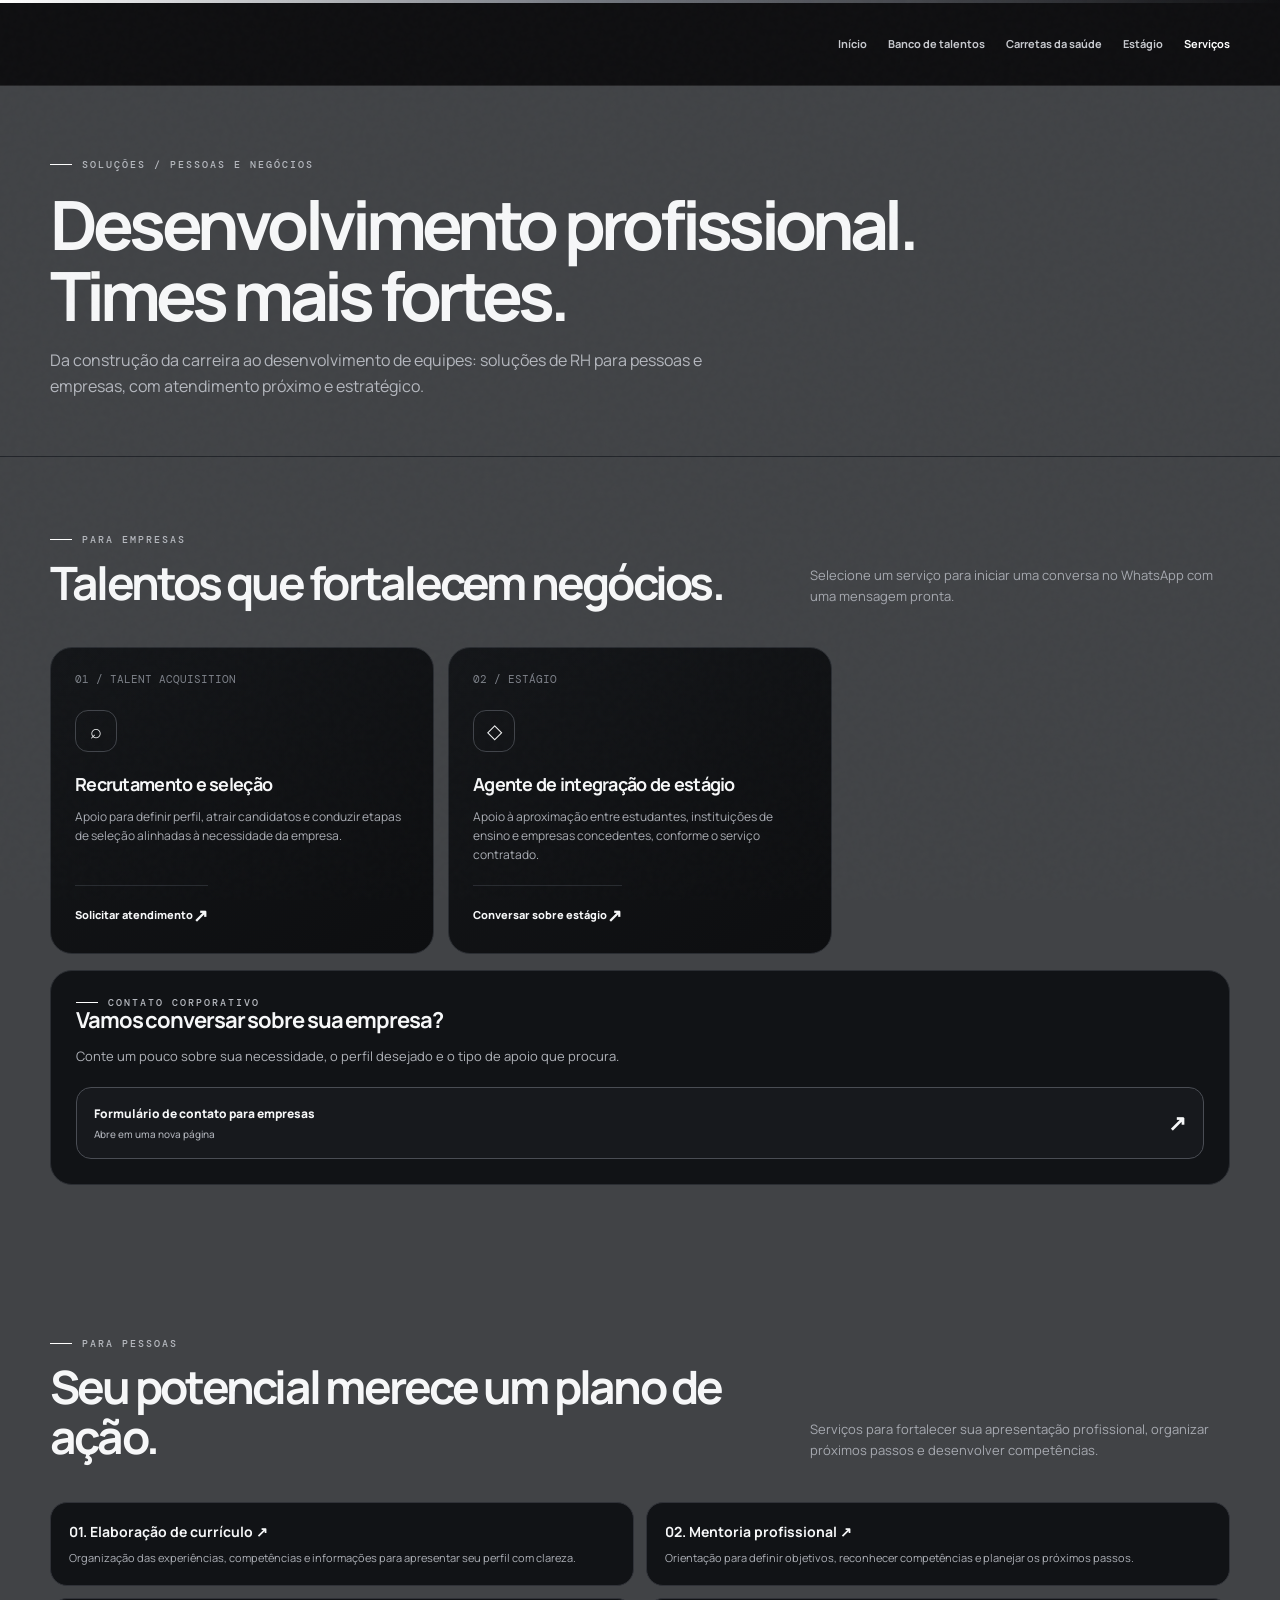
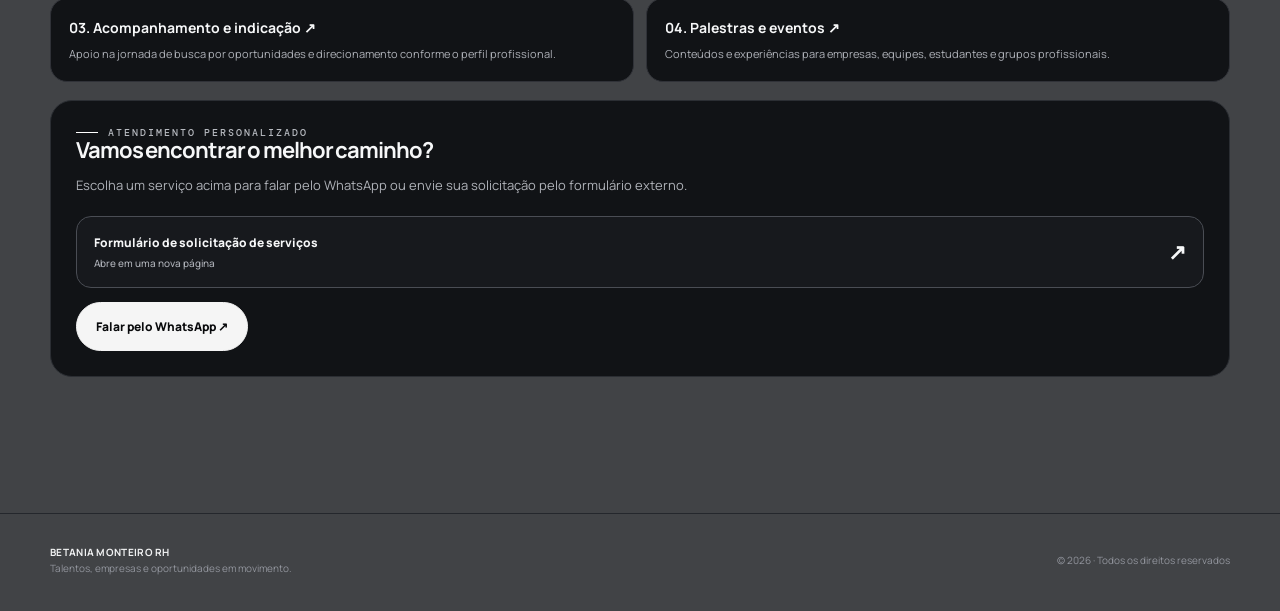
==== servicos.html @ 22d48e8a "Add files via upload" ====
<!DOCTYPE html><html lang="pt-BR"><head><meta charset="UTF-8"><meta name="viewport" content="width=device-width, initial-scale=1.0"><title>Serviços e soluções para empresas | Betania Monteiro RH</title><link rel="stylesheet" href="styles.css"></head><body data-page="servicos"><div class="noise"></div><header id="site-header"></header><main>
<section class="page-hero"><div class="container"><div class="eyebrow">Soluções / Pessoas e negócios</div><h1>Desenvolvimento profissional.<br>Times mais fortes.</h1><p>Da construção da carreira ao desenvolvimento de equipes: soluções de RH para pessoas e empresas, com atendimento próximo e estratégico.</p></div></section>
<section class="section"><div class="container"><div class="section-head"><div><div class="eyebrow">Para empresas</div><h2>Talentos que fortalecem negócios.</h2></div><p>Selecione um serviço para iniciar uma conversa no WhatsApp com uma mensagem pronta.</p></div><div class="cards">
<button class="service-card" data-whatsapp="Olá, Betania Monteiro RH! Tenho interesse no serviço de Recrutamento e Seleção para minha empresa." style="text-align:left;color:inherit"><span class="number">01 / TALENT ACQUISITION</span><div class="card-icon">⌕</div><h3>Recrutamento e seleção</h3><p>Apoio para definir perfil, atrair candidatos e conduzir etapas de seleção alinhadas à necessidade da empresa.</p><div class="card-link"><span>Solicitar atendimento</span><span>↗</span></div></button>
<button class="service-card" data-whatsapp="Olá, Betania Monteiro RH! Gostaria de saber mais sobre o serviço de Agente de Integração de Estágio." style="text-align:left;color:inherit"><span class="number">02 / ESTÁGIO</span><div class="card-icon">◇</div><h3>Agente de integração de estágio</h3><p>Apoio à aproximação entre estudantes, instituições de ensino e empresas concedentes, conforme o serviço contratado.</p><div class="card-link"><span>Conversar sobre estágio</span><span>↗</span></div></button>
</div><div class="panel" style="margin-top:16px"><div class="eyebrow">Contato corporativo</div><h2>Vamos conversar sobre sua empresa?</h2><p>Conte um pouco sobre sua necessidade, o perfil desejado e o tipo de apoio que procura.</p><a class="form-link" href="#" data-form="empresas"><span>Formulário de contato para empresas<small>Abre em uma nova página</small></span><span class="arrow">↗</span></a></div></div></section>
<section class="section"><div class="container"><div class="section-head"><div><div class="eyebrow">Para pessoas</div><h2>Seu potencial merece um plano de ação.</h2></div><p>Serviços para fortalecer sua apresentação profissional, organizar próximos passos e desenvolver competências.</p></div><div class="service-list">
<button class="service-line" data-whatsapp="Olá, Betania Monteiro RH! Tenho interesse no serviço de elaboração de currículo." style="text-align:left;color:inherit"><h3>01. Elaboração de currículo ↗</h3><p>Organização das experiências, competências e informações para apresentar seu perfil com clareza.</p></button>
<button class="service-line" data-whatsapp="Olá, Betania Monteiro RH! Tenho interesse em mentoria profissional." style="text-align:left;color:inherit"><h3>02. Mentoria profissional ↗</h3><p>Orientação para definir objetivos, reconhecer competências e planejar os próximos passos.</p></button>
<button class="service-line" data-whatsapp="Olá, Betania Monteiro RH! Gostaria de informações sobre acompanhamento e indicação profissional." style="text-align:left;color:inherit"><h3>03. Acompanhamento e indicação ↗</h3><p>Apoio na jornada de busca por oportunidades e direcionamento conforme o perfil profissional.</p></button>
<button class="service-line" data-whatsapp="Olá, Betania Monteiro RH! Gostaria de informações sobre palestras e eventos." style="text-align:left;color:inherit"><h3>04. Palestras e eventos ↗</h3><p>Conteúdos e experiências para empresas, equipes, estudantes e grupos profissionais.</p></button>
</div><div class="panel" style="margin-top:18px"><div class="eyebrow">Atendimento personalizado</div><h2>Vamos encontrar o melhor caminho?</h2><p>Escolha um serviço acima para falar pelo WhatsApp ou envie sua solicitação pelo formulário externo.</p><a class="form-link" href="#" data-form="servicos"><span>Formulário de solicitação de serviços<small>Abre em uma nova página</small></span><span class="arrow">↗</span></a><button class="btn" data-whatsapp="Olá, Betania Monteiro RH! Gostaria de conversar sobre os serviços profissionais." style="margin-top:14px">Falar pelo WhatsApp ↗</button></div></div></section>
</main><footer id="site-footer" class="footer"></footer><script src="config.js"></script><script src="app.js"></script></body></html>
---- styles.css ----
@import url('https://fonts.googleapis.com/css2?family=DM+Mono:wght@400;500&family=Manrope:wght@400;500;600;700;800&display=swap');

:root {
    --bg: #414346;
    --panel: #a4aebd;
    --panel2: #17191d;
    --white: #f6f7f8;
    --muted: #a6a9b0;
    --line: #2a2d32;
    --silver: #d7d9dd;
    --radius: 22px;
    --max: 1180px
}

* {
    box-sizing: border-box
}

html {
    scroll-behavior: smooth
}

body {
    margin: 0;
    background: var(--bg);
    color: var(--white);
    font-family: Manrope, Arial, sans-serif;
    line-height: 1.6
}

a {
    color: inherit;
    text-decoration: none
}

button {
    font: inherit;
    cursor: pointer
}

.noise {
    position: fixed;
    inset: 0;
    pointer-events: none;
    opacity: .035;
    z-index: 10;
    background-image: url("data:image/svg+xml,%3Csvg viewBox='0 0 180 180' xmlns='http://www.w3.org/2000/svg'%3E%3Cfilter id='n'%3E%3CfeTurbulence type='fractalNoise' baseFrequency='.8' numOctaves='3' stitchTiles='stitch'/%3E%3C/filter%3E%3Crect width='100%25' height='100%25' filter='url(%23n)' opacity='.5'/%3E%3C/svg%3E")
}

.container {
    width: min(var(--max), calc(100% - 40px));
    margin: auto
}

.topline {
    height: 3px;
    background: linear-gradient(90deg, #fff, #777b83 45%, transparent)
}

header {
    position: sticky;
    top: 0;
    z-index: 9;
    background: rgba(8, 9, 11, .88);
    backdrop-filter: blur(18px);
    border-bottom: 1px solid rgba(255, 255, 255, .09)
}

.nav {
    height: 82px;
    display: flex;
    align-items: center;
    justify-content: space-between;
    gap: 24px
}

.brand {
    display: flex;
    align-items: center;
    gap: 13px;
    font-weight: 800;
    letter-spacing: -.04em
}

.logo-slot {
    width: 50px;
    height: auto;
    display: flex;
    align-items: center;
    justify-content: center;
    overflow: visible;
    color: #c7c9cd;
    font-size: 9px;
    text-align: center;
    line-height: 1.1;
    flex-shrink: 0;
}

.logo-slot img {
    width: 280%;
    height: 100%;
    object-fit: contain
}

logo {
    display: block;
    width: 280px;
    height: auto;
    max-width: 100%;
    object-fit: contain;
    border: none;
    border-radius: transparent;
    box-shadow: none;
}

.brand small {
    display: block;
    font-size: 9px;
    letter-spacing: .16em;
    color: #9b9ea5;
    font-weight: 600
}

.navlinks {
    display: flex;
    align-items: center;
    gap: 21px;
    color: #c7c9ce;
    font-size: 11px;
    font-weight: 700
}

.navlinks a:hover,
.navlinks a.active {
    color: #fff
}

.menu-toggle {
    display: none;
    border: 1px solid var(--line);
    background: transparent;
    color: white;
    border-radius: 12px;
    padding: 9px 12px
}

.eyebrow {
    font: 500 10px 'DM Mono', monospace;
    letter-spacing: .2em;
    text-transform: uppercase;
    color: #b6b9bf;
    display: flex;
    align-items: center;
    gap: 10px
}

.eyebrow:before {
    content: "";
    display: inline-block;
    width: 22px;
    height: 1px;
    background: #fff
}

.hero {
    position: relative;
    padding: 92px 0 76px;
    overflow: hidden
}

.hero:before {
    content: "";
    position: absolute;
    width: 560px;
    height: 560px;
    right: -140px;
    top: -170px;
    border: 1px solid rgba(255, 255, 255, .1);
    border-radius: 50%;
    box-shadow: 0 0 0 42px rgba(255, 255, 255, .018), 0 0 0 90px rgba(255, 255, 255, .014)
}

.hero:after {
    content: "";
    position: absolute;
    right: 10%;
    top: 10%;
    width: 250px;
    height: 250px;
    background: radial-gradient(circle, rgba(255, 255, 255, .1), transparent 68%);
    pointer-events: none
}

.hero-grid {
    display: grid;
    grid-template-columns: 1.25fr .75fr;
    gap: 60px;
    align-items: center;
    position: relative;
    z-index: 1
}

.hero h1 {
    font-size: clamp(42px, 6.4vw, 78px);
    line-height: 1.02;
    letter-spacing: -.075em;
    margin: 22px 0 24px;
    max-width: 790px
}

.hero h1 span {
    color: #858990
}

.lead {
    font-size: 16px;
    color: #b5b8bf;
    max-width: 600px
}

.actions {
    display: flex;
    flex-wrap: wrap;
    gap: 12px;
    margin-top: 30px
}

.btn {
    display: inline-flex;
    align-items: center;
    justify-content: center;
    gap: 10px;
    border: 1px solid #f4f4f4;
    background: #f5f5f5;
    color: #090a0c;
    border-radius: 999px;
    padding: 14px 19px;
    font-size: 12px;
    font-weight: 800;
    transition: .22s transform, .22s background
}

.btn:hover {
    transform: translateY(-3px);
    background: #d8dadd
}

.btn.secondary {
    background: transparent;
    color: #fff;
    border-color: #45484e
}

.btn.secondary:hover {
    background: #191b1f
}

.hero-card {
    border: 1px solid #303238;
    background: linear-gradient(145deg, rgba(255, 255, 255, .08), rgba(255, 255, 255, .015));
    border-radius: 28px;
    padding: 26px;
    min-height: 330px;
    position: relative;
    overflow: hidden
}

.orb {
    width: 160px;
    height: 160px;
    border-radius: 50%;
    border: 1px solid #777b83;
    position: absolute;
    right: -20px;
    top: 15px;
    box-shadow: inset 0 0 35px #ffffff10, 0 0 70px #ffffff0a
}

.orb:before,
.orb:after {
    content: "";
    position: absolute;
    inset: 18px;
    border: 1px solid #5d6066;
    border-radius: 50%
}

.orb:after {
    inset: 38px;
    border-style: dashed
}

.card-index {
    font: 11px 'DM Mono', monospace;
    color: #a6a9b0
}

.hero-card h3 {
    position: relative;
    margin: 155px 0 6px;
    font-size: 23px;
    letter-spacing: -.05em
}

.hero-card p {
    color: #aeb1b8;
    font-size: 12px;
    max-width: 240px;
    margin: 0
}

.section {
    padding: 76px 0
}

.section-head {
    display: flex;
    align-items: end;
    justify-content: space-between;
    gap: 24px;
    margin-bottom: 28px
}

.section h2 {
    font-size: clamp(30px, 4vw, 46px);
    line-height: 1.08;
    letter-spacing: -.06em;
    margin: 12px 0
}

.section-head p {
    max-width: 420px;
    color: var(--muted);
    font-size: 13px
}

.cards {
    display: grid;
    grid-template-columns: repeat(3, 1fr);
    gap: 14px
}

.service-card {
    border: 1px solid var(--line);
    background: linear-gradient(145deg, #141619, #0d0e10);
    border-radius: var(--radius);
    padding: 24px;
    min-height: 235px;
    display: flex;
    flex-direction: column;
    transition: .25s
}

.service-card:hover {
    transform: translateY(-5px);
    border-color: #777b83
}

.number {
    font: 11px 'DM Mono', monospace;
    color: #7d8189
}

.card-icon {
    width: 42px;
    height: 42px;
    border: 1px solid #41444a;
    border-radius: 13px;
    display: grid;
    place-items: center;
    margin: 24px 0 18px;
    color: #f1f2f3;
    font-size: 20px
}

.service-card h3 {
    font-size: 18px;
    letter-spacing: -.04em;
    margin: 0 0 8px
}

.service-card p {
    color: #a9acb3;
    font-size: 12px;
    margin: 0 0 20px
}

.card-link {
    margin-top: auto;
    display: flex;
    align-items: center;
    justify-content: space-between;
    font-size: 11px;
    font-weight: 800;
    border-top: 1px solid #292c31;
    padding-top: 15px
}

.card-link span:last-child {
    font-size: 18px
}

.split {
    display: grid;
    grid-template-columns: .8fr 1.2fr;
    gap: 44px;
    align-items: start
}

.manifesto {
    border: 1px solid #303238;
    border-radius: 25px;
    padding: 28px;
    background: linear-gradient(150deg, #191b1f, #0b0c0e)
}

.manifesto blockquote {
    margin: 0;
    font-size: 26px;
    line-height: 1.2;
    letter-spacing: -.05em
}

.manifesto p {
    color: #a9acb3;
    font-size: 12px
}

.pill-row {
    display: flex;
    flex-wrap: wrap;
    gap: 8px;
    margin-top: 22px
}

.pill {
    border: 1px solid #3a3d43;
    border-radius: 99px;
    padding: 7px 11px;
    color: #c9cbd0;
    font-size: 10px
}

.cta-band {
    border: 1px solid #3a3d43;
    border-radius: 27px;
    padding: 34px;
    background: linear-gradient(110deg, #1c1e22, #0d0e10);
    display: flex;
    align-items: center;
    justify-content: space-between;
    gap: 24px
}

.cta-band h2 {
    font-size: clamp(27px, 4vw, 42px);
    max-width: 620px;
    margin: 8px 0
}

.cta-band p {
    color: #aeb1b8;
    font-size: 12px
}

.page-hero {
    padding: 72px 0 40px;
    border-bottom: 1px solid #22252a
}

.page-hero h1 {
    font-size: clamp(40px, 6vw, 68px);
    letter-spacing: -.07em;
    line-height: 1.04;
    margin: 18px 0
}

.page-hero p {
    color: #b5b8bf;
    max-width: 680px
}

.content-grid {
    display: grid;
    grid-template-columns: 1.1fr .9fr;
    gap: 20px
}

.panel {
    border: 1px solid #2b2e33;
    background: #111316;
    border-radius: 22px;
    padding: 25px
}

.panel h2 {
    margin: 0 0 10px;
    font-size: 22px;
    letter-spacing: -.05em
}

.panel p,
.panel li {
    color: #afb2b8;
    font-size: 13px
}

.panel ul {
    padding-left: 18px
}

.panel li {
    margin: 9px 0
}

.form-link {
    display: flex;
    justify-content: space-between;
    align-items: center;
    gap: 15px;
    border: 1px solid #4a4d54;
    background: #17191d;
    border-radius: 15px;
    padding: 16px 17px;
    margin-top: 20px;
    font-size: 12px;
    font-weight: 800
}

.form-link:hover {
    background: #22252a
}

.form-link small {
    display: block;
    font-size: 10px;
    font-weight: 500;
    color: #aeb1b8;
    margin-top: 3px
}

.form-link .arrow {
    font-size: 22px
}

.note {
    font-size: 10px !important;
    color: #858992 !important;
    margin-top: 14px
}

.list-rows {
    display: grid;
    gap: 10px;
    margin-top: 22px
}

.list-row {
    display: flex;
    gap: 15px;
    align-items: flex-start;
    padding: 16px;
    border-bottom: 1px solid #292c31
}

.list-row b {
    font-size: 13px
}

.list-row p {
    margin: 4px 0 0;
    font-size: 11px;
    color: #aeb1b8
}

.list-row .mini {
    font: 10px 'DM Mono', monospace;
    color: #858992;
    padding-top: 4px
}

.contact-grid {
    display: grid;
    grid-template-columns: repeat(2, 1fr);
    gap: 12px
}

.contact-option {
    border: 1px solid #34373d;
    background: #131518;
    border-radius: 17px;
    padding: 18px;
    text-align: left;
    color: #fff;
    cursor: pointer;
    transition: .2s
}

.contact-option:hover {
    border-color: #fff;
    transform: translateY(-2px)
}

.contact-option strong {
    display: block;
    font-size: 14px
}

.contact-option small {
    display: block;
    color: #a7aab1;
    margin-top: 6px;
    font-size: 11px
}

.contact-option .symbol {
    font-size: 20px;
    display: block;
    margin-bottom: 12px
}

.service-list {
    display: grid;
    grid-template-columns: repeat(2, 1fr);
    gap: 12px
}

.service-line {
    padding: 18px;
    border: 1px solid #303238;
    border-radius: 17px;
    background: #111316
}

.service-line h3 {
    font-size: 14px;
    margin: 0 0 6px
}

.service-line p {
    font-size: 11px;
    color: #aeb1b8;
    margin: 0
}

.footer {
    margin-top: 60px;
    border-top: 1px solid #24272c;
    padding: 30px 0 35px;
    color: #92959d;
    font-size: 10px
}

.footer-inner {
    display: flex;
    justify-content: space-between;
    gap: 20px;
    align-items: center
}

.footer strong {
    color: #f1f2f3;
    letter-spacing: .03em
}

.reveal {
    animation: rise .65s ease both
}

@keyframes rise {
    from {
        opacity: 0;
        transform: translateY(14px)
    }

    to {
        opacity: 1;
        transform: translateY(0)
    }
}

.scanline {
    height: 1px;
    background: linear-gradient(90deg, transparent, #858991, transparent);
    margin: 0 auto;
    max-width: var(--max);
    opacity: .5
}

@media(max-width:900px) {
    .navlinks {
        display: none;
        position: absolute;
        left: 20px;
        right: 20px;
        top: 73px;
        background: #111316;
        border: 1px solid #303238;
        border-radius: 16px;
        padding: 18px;
        flex-direction: column;
        align-items: flex-start;
        gap: 15px
    }

    .navlinks.open {
        display: flex
    }

    .menu-toggle {
        display: block
    }

    .hero {
        padding: 65px 0 50px
    }

    .hero-grid,
    .split,
    .content-grid {
        grid-template-columns: 1fr
    }

    .hero-grid {
        gap: 30px
    }

    .hero-card {
        min-height: 260px
    }

    .hero-card h3 {
        margin-top: 115px
    }

    .orb {
        width: 130px;
        height: 130px
    }

    .cards {
        grid-template-columns: repeat(2, 1fr)
    }

    .section {
        padding: 55px 0
    }

    .section-head {
        align-items: flex-start;
        flex-direction: column;
        gap: 8px
    }

    .cta-band {
        align-items: flex-start;
        flex-direction: column
    }

    .contact-grid {
        grid-template-columns: 1fr 1fr
    }
}

@media(max-width:560px) {
    .container {
        width: min(var(--max), calc(100% - 28px))
    }

    .nav {
        height: 72px
    }

    .brand {
        font-size: 12px
    }

    .logo-slot {
        width: 39px;
        height: 39px
    }

    .hero h1 {
        font-size: 46px
    }

    .hero .lead {
        font-size: 14px
    }

    .cards,
    .service-list,
    .contact-grid {
        grid-template-columns: 1fr
    }

    .service-card {
        min-height: 210px
    }

    .panel {
        padding: 20px
    }

    .page-hero {
        padding: 52px 0 28px
    }

    .footer-inner {
        align-items: flex-start;
        flex-direction: column
    }

    .actions .btn {
        width: 100%
    }
}
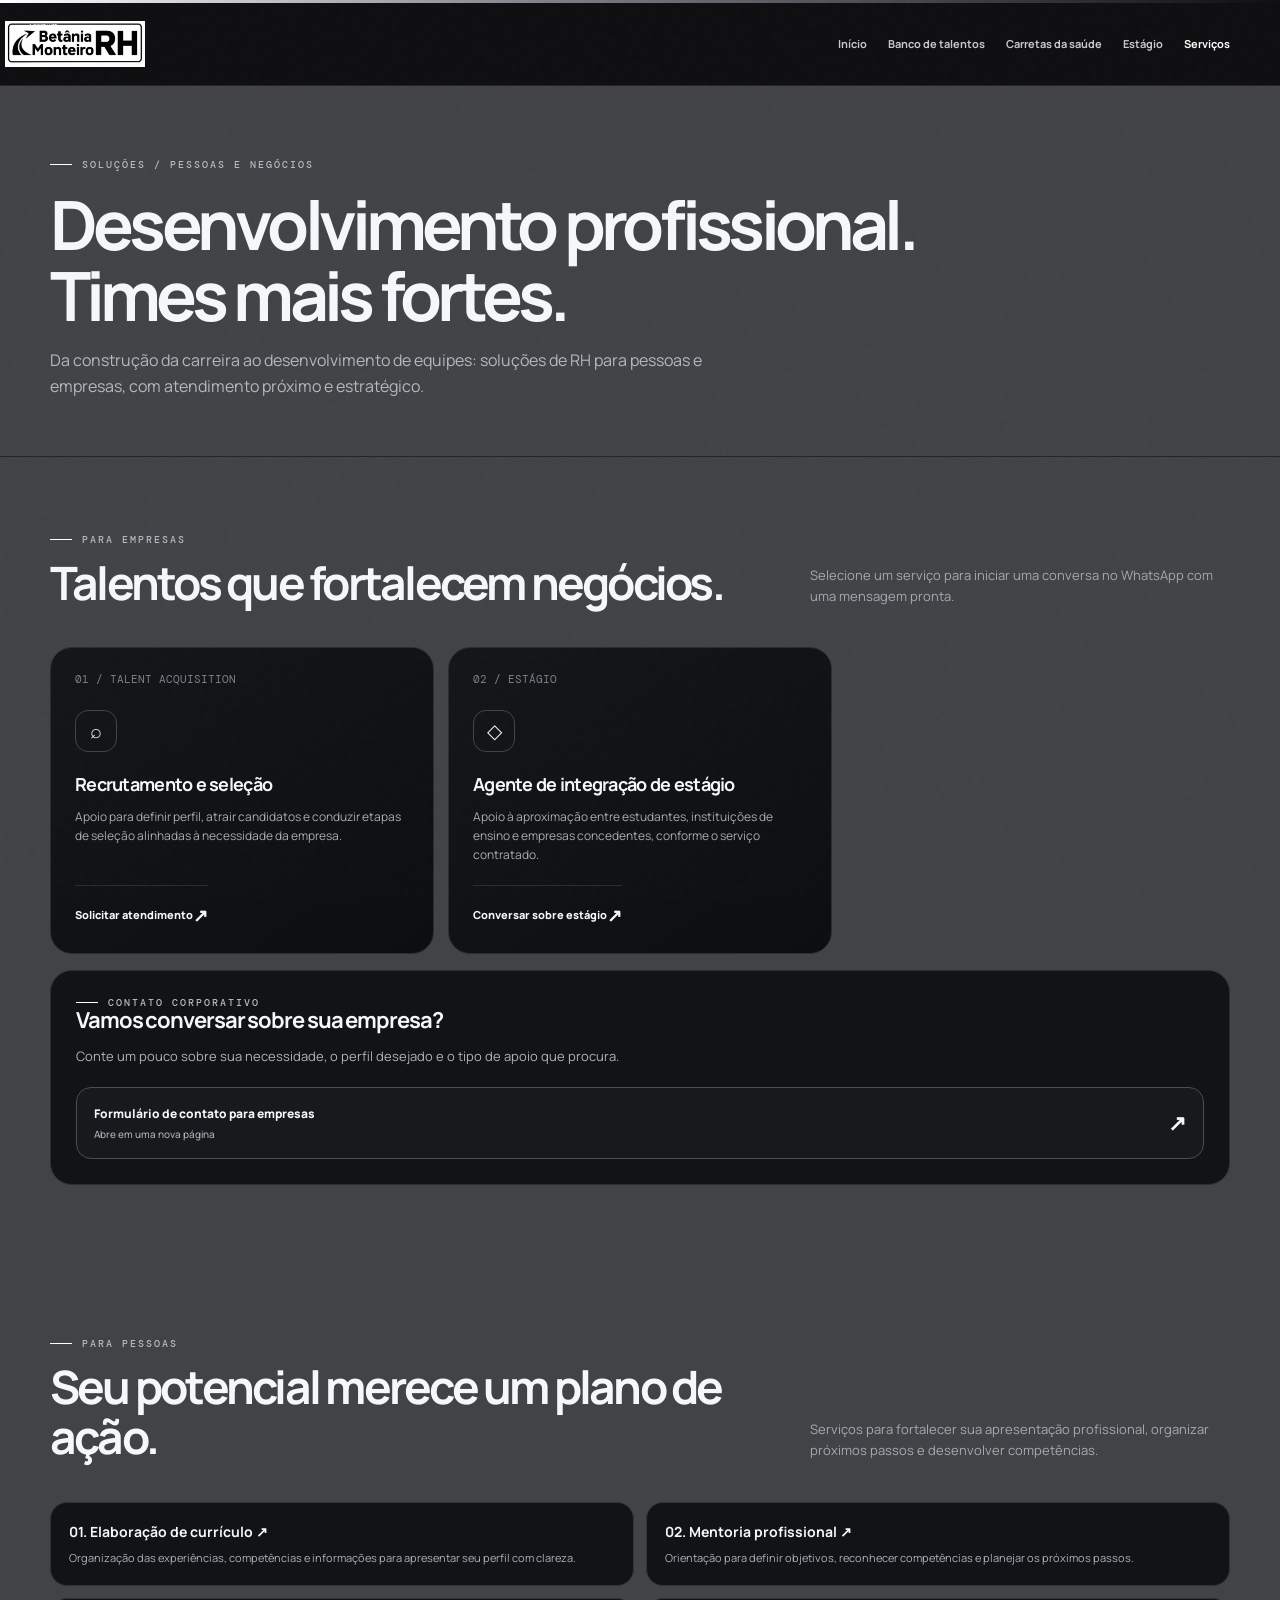
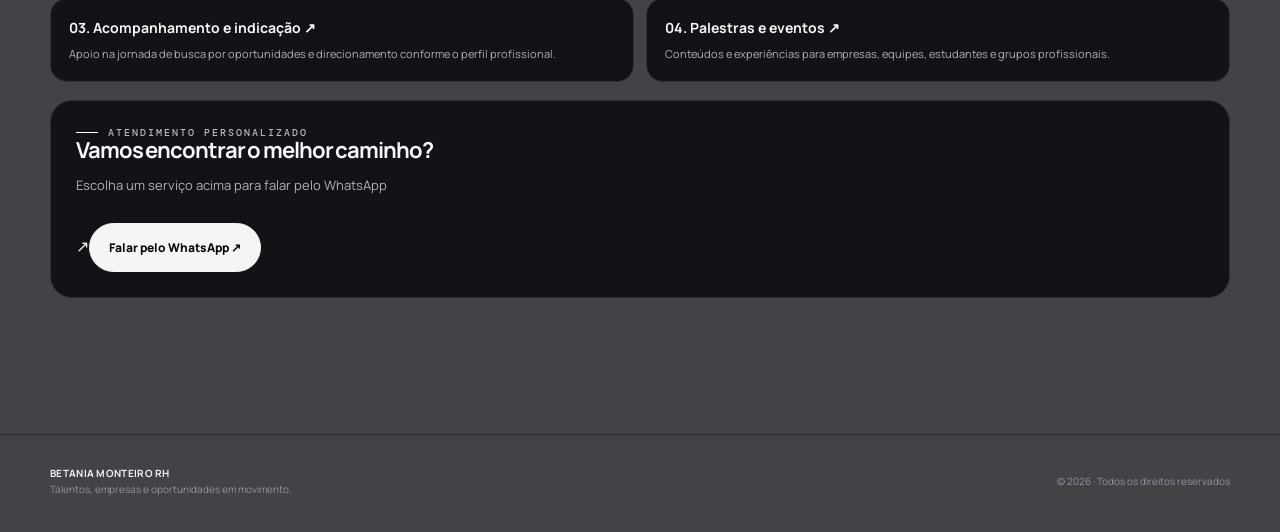
==== commit fb6f4e08: "Fix HTML structure and update service buttons" ====
--- a/servicos.html
+++ b/servicos.html
@@ -9,5 +9,5 @@
 <button class="service-line" data-whatsapp="Olá, Betania Monteiro RH! Tenho interesse em mentoria profissional." style="text-align:left;color:inherit"><h3>02. Mentoria profissional ↗</h3><p>Orientação para definir objetivos, reconhecer competências e planejar os próximos passos.</p></button>
 <button class="service-line" data-whatsapp="Olá, Betania Monteiro RH! Gostaria de informações sobre acompanhamento e indicação profissional." style="text-align:left;color:inherit"><h3>03. Acompanhamento e indicação ↗</h3><p>Apoio na jornada de busca por oportunidades e direcionamento conforme o perfil profissional.</p></button>
 <button class="service-line" data-whatsapp="Olá, Betania Monteiro RH! Gostaria de informações sobre palestras e eventos." style="text-align:left;color:inherit"><h3>04. Palestras e eventos ↗</h3><p>Conteúdos e experiências para empresas, equipes, estudantes e grupos profissionais.</p></button>
-</div><div class="panel" style="margin-top:18px"><div class="eyebrow">Atendimento personalizado</div><h2>Vamos encontrar o melhor caminho?</h2><p>Escolha um serviço acima para falar pelo WhatsApp ou envie sua solicitação pelo formulário externo.</p><a class="form-link" href="#" data-form="servicos"><span>Formulário de solicitação de serviços<small>Abre em uma nova página</small></span><span class="arrow">↗</span></a><button class="btn" data-whatsapp="Olá, Betania Monteiro RH! Gostaria de conversar sobre os serviços profissionais." style="margin-top:14px">Falar pelo WhatsApp ↗</button></div></div></section>
-</main><footer id="site-footer" class="footer"></footer><script src="config.js"></script><script src="app.js"></script></body></html>+</div><div class="panel" style="margin-top:18px"><div class="eyebrow">Atendimento personalizado</div><h2>Vamos encontrar o melhor caminho?</h2><p>Escolha um serviço acima para falar pelo WhatsApp</p>↗</span></a><button class="btn" data-whatsapp="Olá, Betania Monteiro RH! Gostaria de conversar sobre os serviços profissionais." style="margin-top:14px">Falar pelo WhatsApp ↗</button></div></div></section>
+</main><footer id="site-footer" class="footer"></footer><script src="config.js"></script><script src="app.js"></script></body></html>
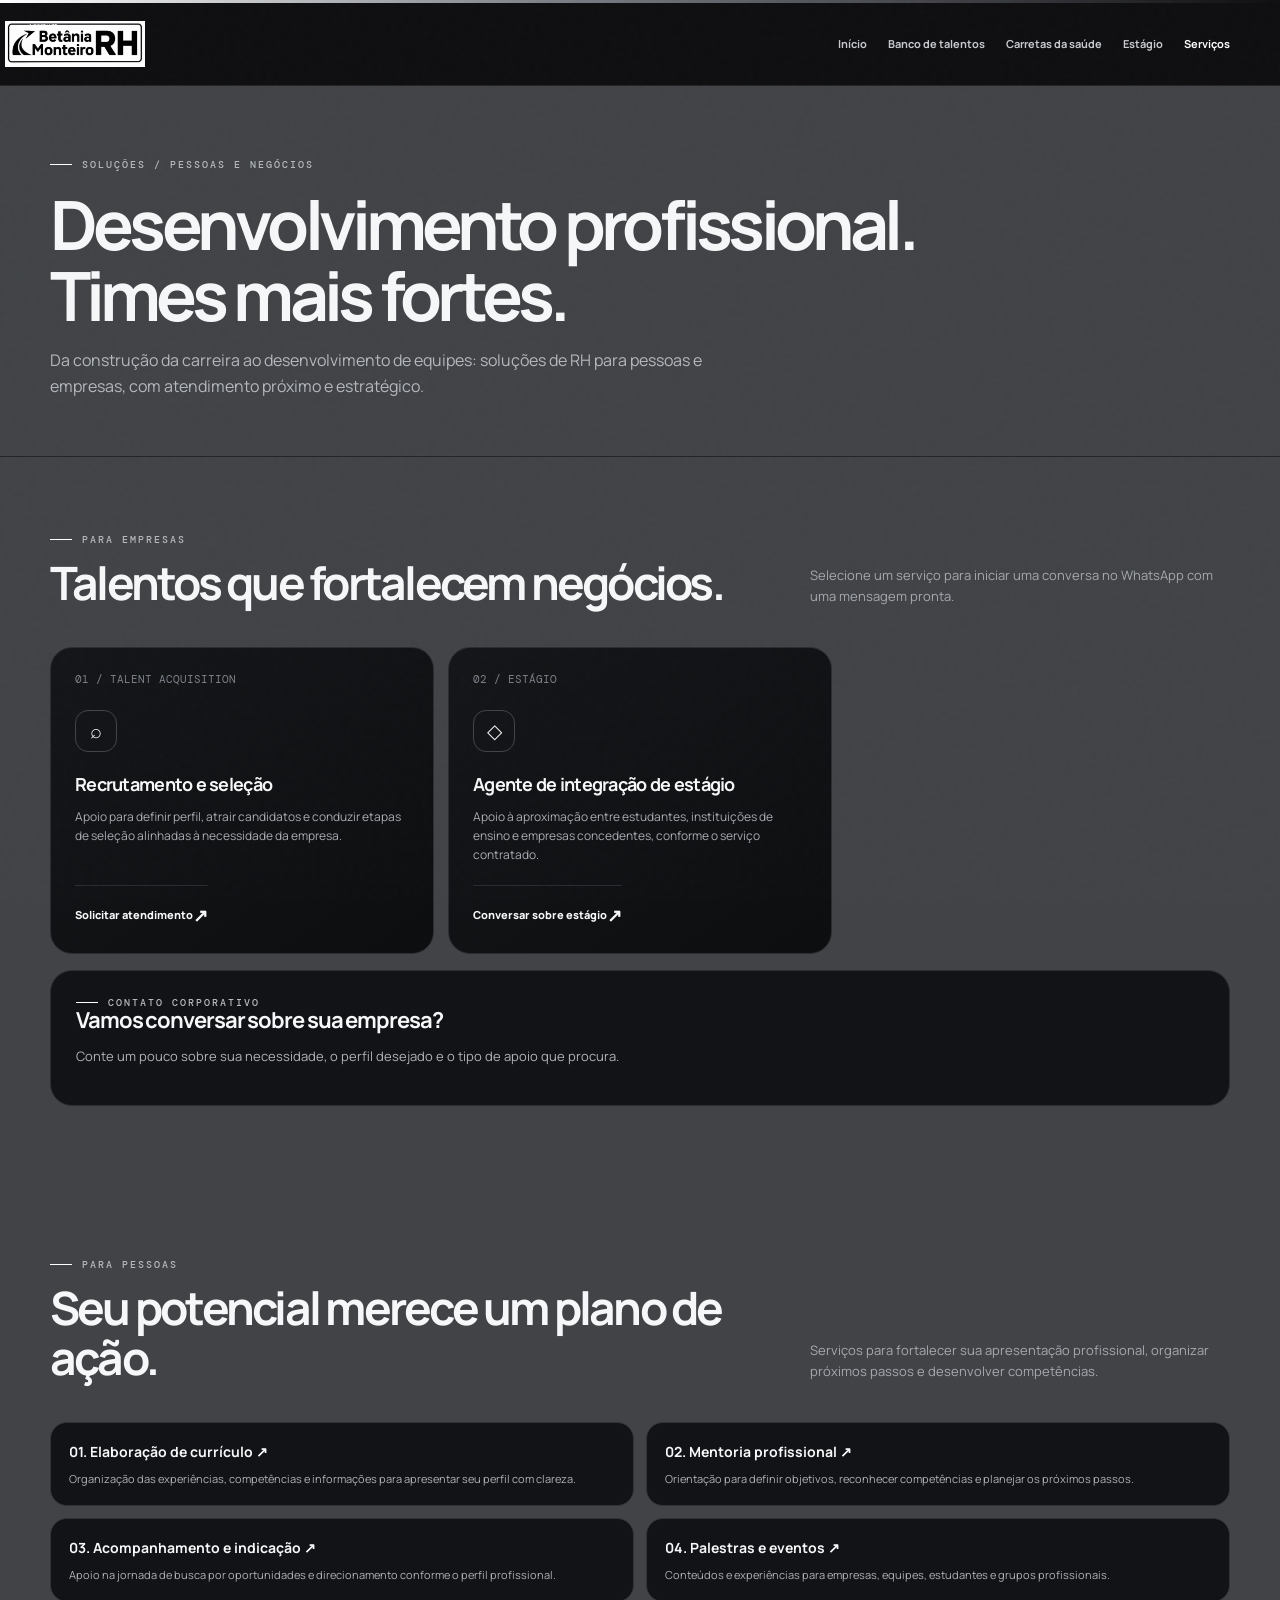
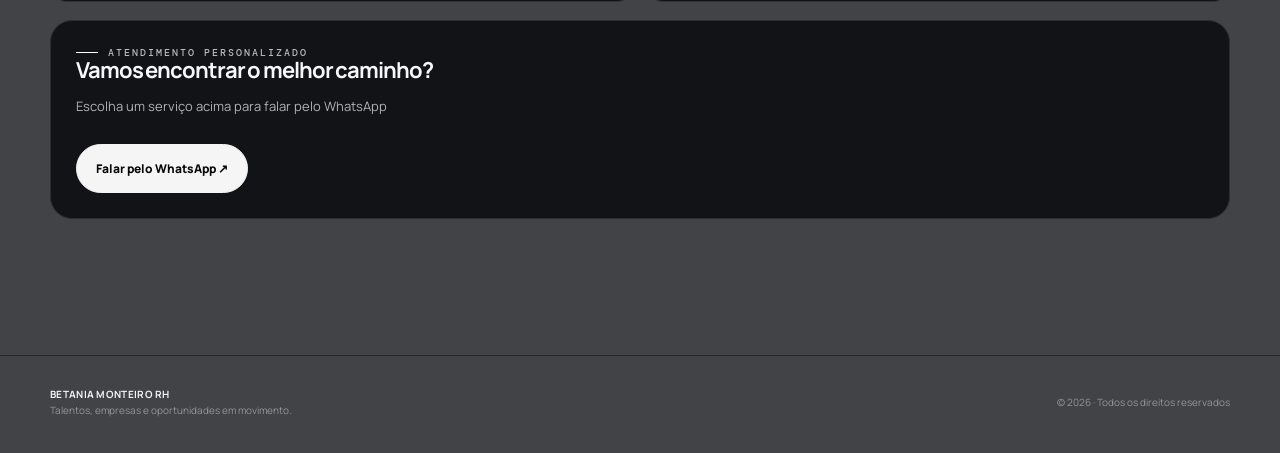
==== commit 8a938790: "Enhance servicos.html with corporate contact panel Added a new panel for corporate contact and perso" ====
--- a/servicos.html
+++ b/servicos.html
@@ -3,11 +3,11 @@
 <section class="section"><div class="container"><div class="section-head"><div><div class="eyebrow">Para empresas</div><h2>Talentos que fortalecem negócios.</h2></div><p>Selecione um serviço para iniciar uma conversa no WhatsApp com uma mensagem pronta.</p></div><div class="cards">
 <button class="service-card" data-whatsapp="Olá, Betania Monteiro RH! Tenho interesse no serviço de Recrutamento e Seleção para minha empresa." style="text-align:left;color:inherit"><span class="number">01 / TALENT ACQUISITION</span><div class="card-icon">⌕</div><h3>Recrutamento e seleção</h3><p>Apoio para definir perfil, atrair candidatos e conduzir etapas de seleção alinhadas à necessidade da empresa.</p><div class="card-link"><span>Solicitar atendimento</span><span>↗</span></div></button>
 <button class="service-card" data-whatsapp="Olá, Betania Monteiro RH! Gostaria de saber mais sobre o serviço de Agente de Integração de Estágio." style="text-align:left;color:inherit"><span class="number">02 / ESTÁGIO</span><div class="card-icon">◇</div><h3>Agente de integração de estágio</h3><p>Apoio à aproximação entre estudantes, instituições de ensino e empresas concedentes, conforme o serviço contratado.</p><div class="card-link"><span>Conversar sobre estágio</span><span>↗</span></div></button>
-</div><div class="panel" style="margin-top:16px"><div class="eyebrow">Contato corporativo</div><h2>Vamos conversar sobre sua empresa?</h2><p>Conte um pouco sobre sua necessidade, o perfil desejado e o tipo de apoio que procura.</p><a class="form-link" href="#" data-form="empresas"><span>Formulário de contato para empresas<small>Abre em uma nova página</small></span><span class="arrow">↗</span></a></div></div></section>
+</div><div class="panel" style="margin-top:16px"><div class="eyebrow">Contato corporativo</div><h2>Vamos conversar sobre sua empresa?</h2><p>Conte um pouco sobre sua necessidade, o perfil desejado e o tipo de apoio que procura.</p></span></a></div></div></section>
 <section class="section"><div class="container"><div class="section-head"><div><div class="eyebrow">Para pessoas</div><h2>Seu potencial merece um plano de ação.</h2></div><p>Serviços para fortalecer sua apresentação profissional, organizar próximos passos e desenvolver competências.</p></div><div class="service-list">
 <button class="service-line" data-whatsapp="Olá, Betania Monteiro RH! Tenho interesse no serviço de elaboração de currículo." style="text-align:left;color:inherit"><h3>01. Elaboração de currículo ↗</h3><p>Organização das experiências, competências e informações para apresentar seu perfil com clareza.</p></button>
 <button class="service-line" data-whatsapp="Olá, Betania Monteiro RH! Tenho interesse em mentoria profissional." style="text-align:left;color:inherit"><h3>02. Mentoria profissional ↗</h3><p>Orientação para definir objetivos, reconhecer competências e planejar os próximos passos.</p></button>
 <button class="service-line" data-whatsapp="Olá, Betania Monteiro RH! Gostaria de informações sobre acompanhamento e indicação profissional." style="text-align:left;color:inherit"><h3>03. Acompanhamento e indicação ↗</h3><p>Apoio na jornada de busca por oportunidades e direcionamento conforme o perfil profissional.</p></button>
 <button class="service-line" data-whatsapp="Olá, Betania Monteiro RH! Gostaria de informações sobre palestras e eventos." style="text-align:left;color:inherit"><h3>04. Palestras e eventos ↗</h3><p>Conteúdos e experiências para empresas, equipes, estudantes e grupos profissionais.</p></button>
-</div><div class="panel" style="margin-top:18px"><div class="eyebrow">Atendimento personalizado</div><h2>Vamos encontrar o melhor caminho?</h2><p>Escolha um serviço acima para falar pelo WhatsApp</p>↗</span></a><button class="btn" data-whatsapp="Olá, Betania Monteiro RH! Gostaria de conversar sobre os serviços profissionais." style="margin-top:14px">Falar pelo WhatsApp ↗</button></div></div></section>
+</div><div class="panel" style="margin-top:18px"><div class="eyebrow">Atendimento personalizado</div><h2>Vamos encontrar o melhor caminho?</h2><p>Escolha um serviço acima para falar pelo WhatsApp</p></span></a><button class="btn" data-whatsapp="Olá, Betania Monteiro RH! Gostaria de conversar sobre os serviços profissionais." style="margin-top:14px">Falar pelo WhatsApp ↗</button></div></div></section>
 </main><footer id="site-footer" class="footer"></footer><script src="config.js"></script><script src="app.js"></script></body></html>
